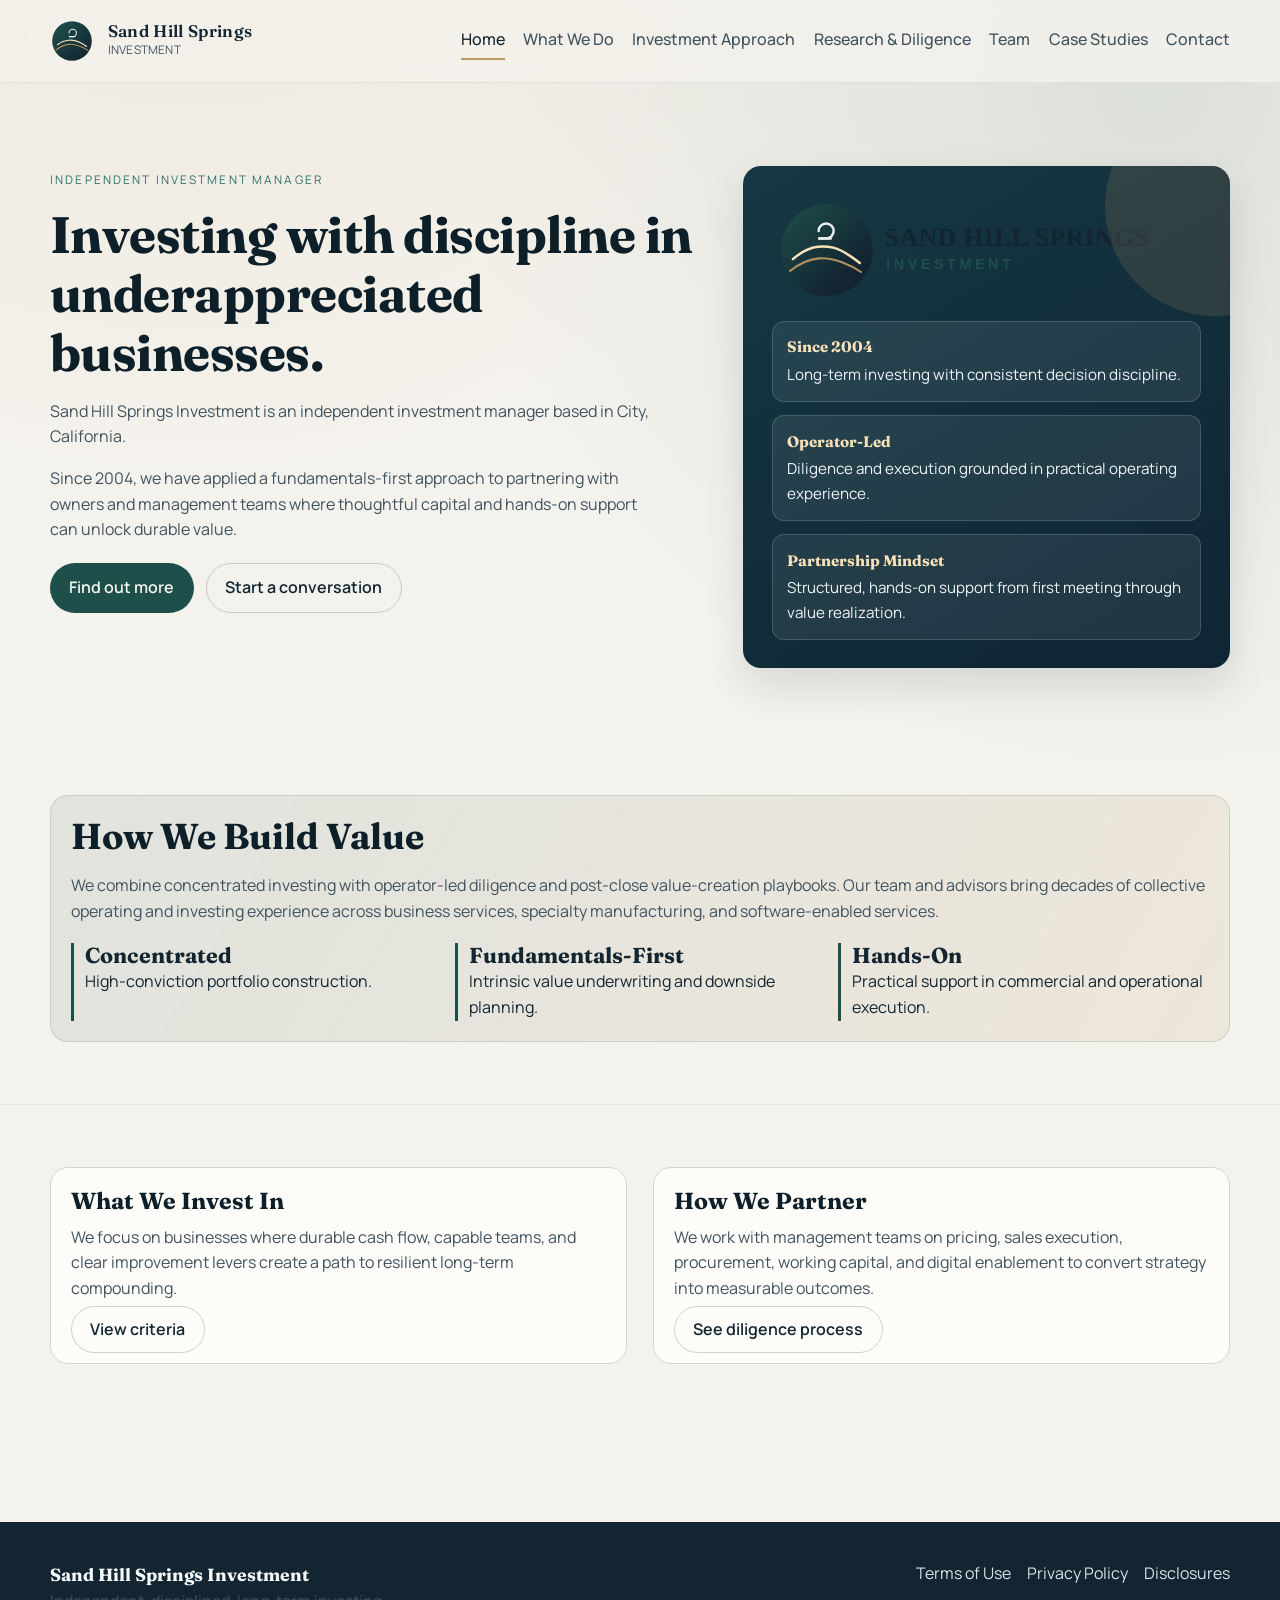
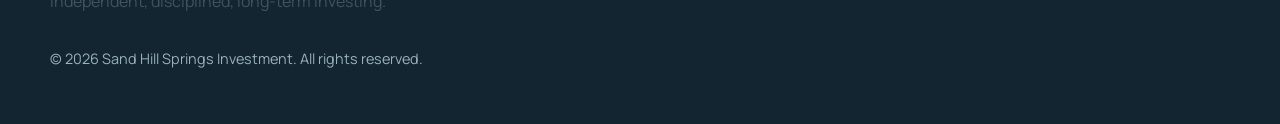
==== index.html @ 7dba8a25 "Initial website design for Sand Hill Springs Investment" ====
<!DOCTYPE html>
<html lang="en">
  <head>
    <meta charset="UTF-8" />
    <meta name="viewport" content="width=device-width, initial-scale=1.0" />
    <meta
      name="description"
      content="Sand Hill Springs Investment is an independent investment manager focused on disciplined, fundamentals-first investing in underappreciated businesses."
    />
    <title>Sand Hill Springs Investment | Home</title>
    <link rel="icon" href="assets/img/logo-mark.svg" type="image/svg+xml" />
    <link rel="stylesheet" href="assets/css/styles.css" />
  </head>
  <body>
    <header class="site-header">
      <div class="container header-inner">
        <a class="brand" href="index.html" aria-label="Sand Hill Springs Investment Home">
          <img src="assets/img/logo-mark.svg" alt="Sand Hill Springs Investment logo" />
          <span>
            <strong>Sand Hill Springs</strong>
            <em>Investment</em>
          </span>
        </a>
        <button class="menu-toggle" aria-expanded="false" aria-controls="site-nav">Menu</button>
        <nav class="site-nav" id="site-nav">
          <a class="active" href="index.html">Home</a>
          <a href="what-we-do.html">What We Do</a>
          <a href="investment-approach.html">Investment Approach</a>
          <a href="research-diligence.html">Research &amp; Diligence</a>
          <a href="team.html">Team</a>
          <a href="case-studies.html">Case Studies</a>
          <a href="contact.html">Contact</a>
        </nav>
      </div>
    </header>

    <main>
      <section class="hero">
        <div class="container hero-grid">
          <div class="hero-copy reveal">
            <span class="kicker">Independent Investment Manager</span>
            <h1>Investing with discipline in underappreciated businesses.</h1>
            <p>
              Sand Hill Springs Investment is an independent investment manager based in City, California.
            </p>
            <p>
              Since 2004, we have applied a fundamentals-first approach to partnering with owners and management teams where thoughtful capital and hands-on support can unlock durable value.
            </p>
            <div class="button-row">
              <a class="button button-primary" href="what-we-do.html">Find out more</a>
              <a class="button button-secondary" href="contact.html">Start a conversation</a>
            </div>
          </div>

          <aside class="hero-card reveal">
            <img src="assets/img/logo-full.svg" alt="Sand Hill Springs Investment" />
            <ul>
              <li>
                <strong>Since 2004</strong>
                Long-term investing with consistent decision discipline.
              </li>
              <li>
                <strong>Operator-Led</strong>
                Diligence and execution grounded in practical operating experience.
              </li>
              <li>
                <strong>Partnership Mindset</strong>
                Structured, hands-on support from first meeting through value realization.
              </li>
            </ul>
          </aside>
        </div>
      </section>

      <section class="section">
        <div class="container reveal">
          <div class="band">
            <h2>How We Build Value</h2>
            <p>
              We combine concentrated investing with operator-led diligence and post-close value-creation playbooks. Our team and advisors bring decades of collective operating and investing experience across business services, specialty manufacturing, and software-enabled services.
            </p>
            <div class="stat-grid">
              <div class="stat">
                <strong>Concentrated</strong>
                High-conviction portfolio construction.
              </div>
              <div class="stat">
                <strong>Fundamentals-First</strong>
                Intrinsic value underwriting and downside planning.
              </div>
              <div class="stat">
                <strong>Hands-On</strong>
                Practical support in commercial and operational execution.
              </div>
            </div>
          </div>
        </div>
      </section>

      <section class="section">
        <div class="container two-col reveal">
          <article class="card">
            <h3>What We Invest In</h3>
            <p>
              We focus on businesses where durable cash flow, capable teams, and clear improvement levers create a path to resilient long-term compounding.
            </p>
            <a class="button button-secondary" href="investment-approach.html">View criteria</a>
          </article>
          <article class="card">
            <h3>How We Partner</h3>
            <p>
              We work with management teams on pricing, sales execution, procurement, working capital, and digital enablement to convert strategy into measurable outcomes.
            </p>
            <a class="button button-secondary" href="research-diligence.html">See diligence process</a>
          </article>
        </div>
      </section>
    </main>

    <footer class="site-footer">
      <div class="container">
        <div class="footer-top">
          <div class="footer-brand">
            <strong>Sand Hill Springs Investment</strong>
            <p>Independent, disciplined, long-term investing.</p>
          </div>
          <div class="footer-links">
            <a href="terms.html">Terms of Use</a>
            <a href="privacy.html">Privacy Policy</a>
            <a href="disclosures.html">Disclosures</a>
          </div>
        </div>
        <p class="small">&copy; <span id="year"></span> Sand Hill Springs Investment. All rights reserved.</p>
      </div>
    </footer>

    <script src="assets/js/site.js"></script>
  </body>
</html>
---- assets/css/styles.css ----
@import url('https://fonts.googleapis.com/css2?family=Fraunces:opsz,wght@9..144,400;600;700&family=Manrope:wght@400;500;600;700&display=swap');

:root {
  --bg: #f4f2ec;
  --surface: #fdfcf9;
  --ink: #122531;
  --ink-soft: #40535f;
  --line: #d8d4c9;
  --brand: #1f4f4b;
  --brand-soft: #2f706a;
  --sand: #bf9863;
  --shadow: 0 18px 40px rgba(13, 27, 36, 0.12);
  --radius: 18px;
  --max: 1180px;
}

* {
  box-sizing: border-box;
}

html,
body {
  margin: 0;
  padding: 0;
}

body {
  font-family: 'Manrope', -apple-system, BlinkMacSystemFont, 'Segoe UI', sans-serif;
  color: var(--ink);
  background:
    radial-gradient(circle at 15% -15%, rgba(191, 152, 99, 0.13), transparent 33%),
    radial-gradient(circle at 90% 5%, rgba(31, 79, 75, 0.11), transparent 35%),
    var(--bg);
  line-height: 1.6;
}

a {
  color: inherit;
  text-decoration: none;
}

img {
  max-width: 100%;
  display: block;
}

.container {
  width: min(94%, var(--max));
  margin: 0 auto;
}

.site-header {
  position: sticky;
  top: 0;
  z-index: 20;
  background: rgba(244, 242, 236, 0.86);
  backdrop-filter: blur(10px);
  border-bottom: 1px solid rgba(18, 37, 49, 0.08);
}

.header-inner {
  min-height: 82px;
  display: flex;
  align-items: center;
  justify-content: space-between;
  gap: 1.5rem;
}

.brand {
  display: inline-flex;
  align-items: center;
  gap: 0.85rem;
}

.brand img {
  width: 44px;
  height: 44px;
}

.brand strong,
.brand em {
  display: block;
  letter-spacing: 0.02em;
}

.brand strong {
  font-family: 'Fraunces', Georgia, serif;
  font-size: 1.05rem;
  font-weight: 600;
  line-height: 1.1;
}

.brand em {
  font-style: normal;
  font-size: 0.74rem;
  color: var(--ink-soft);
  text-transform: uppercase;
}

.site-nav {
  display: flex;
  align-items: center;
  flex-wrap: wrap;
  gap: 1.15rem;
}

.site-nav a {
  padding: 0.35rem 0;
  color: var(--ink-soft);
  font-weight: 500;
  border-bottom: 2px solid transparent;
  transition: color 180ms ease, border-color 180ms ease;
}

.site-nav a:hover,
.site-nav a.active {
  color: var(--ink);
  border-color: var(--sand);
}

.menu-toggle {
  display: none;
  border: 1px solid rgba(18, 37, 49, 0.16);
  background: transparent;
  border-radius: 10px;
  padding: 0.4rem 0.55rem;
  color: var(--ink);
}

main {
  padding-bottom: 3.5rem;
}

.hero {
  padding: 5.2rem 0 4rem;
}

.hero-grid {
  display: grid;
  grid-template-columns: 1.15fr 0.85fr;
  gap: 2.2rem;
  align-items: stretch;
}

.kicker {
  display: inline-block;
  letter-spacing: 0.18em;
  text-transform: uppercase;
  font-size: 0.74rem;
  color: var(--brand-soft);
  margin-bottom: 1rem;
}

h1,
h2,
h3 {
  font-family: 'Fraunces', Georgia, serif;
  line-height: 1.15;
  margin: 0 0 1rem;
  color: #0d1f29;
}

h1 {
  font-size: clamp(2rem, 4vw, 3.35rem);
  letter-spacing: -0.01em;
}

h2 {
  font-size: clamp(1.55rem, 2.9vw, 2.25rem);
}

h3 {
  font-size: clamp(1.15rem, 2.2vw, 1.45rem);
}

p {
  margin: 0 0 1rem;
  color: var(--ink-soft);
}

.hero-copy p {
  max-width: 60ch;
}

.hero-card {
  background: linear-gradient(150deg, #163843, #0f2533);
  border-radius: var(--radius);
  box-shadow: var(--shadow);
  color: #f0f4f5;
  padding: clamp(1.2rem, 2.3vw, 1.8rem);
  position: relative;
  overflow: hidden;
}

.hero-card::before {
  content: '';
  position: absolute;
  width: 220px;
  height: 220px;
  border-radius: 50%;
  background: rgba(191, 152, 99, 0.16);
  right: -95px;
  top: -70px;
}

.hero-card ul {
  list-style: none;
  margin: 1rem 0 0;
  padding: 0;
  display: grid;
  gap: 0.85rem;
}

.hero-card li {
  padding: 0.85rem;
  border-radius: 12px;
  border: 1px solid rgba(240, 244, 245, 0.16);
  background: rgba(240, 244, 245, 0.08);
  font-size: 0.95rem;
}

.hero-card strong {
  color: #f9e1ba;
  display: block;
  font-family: 'Fraunces', Georgia, serif;
  margin-bottom: 0.2rem;
}

.button-row {
  display: flex;
  flex-wrap: wrap;
  gap: 0.75rem;
  margin-top: 1.25rem;
}

.button {
  border-radius: 999px;
  font-weight: 600;
  padding: 0.7rem 1.15rem;
  border: 1px solid transparent;
  transition: all 180ms ease;
}

.button-primary {
  background: var(--brand);
  color: #f4f4ef;
}

.button-primary:hover {
  background: #143c39;
}

.button-secondary {
  border-color: rgba(18, 37, 49, 0.2);
  color: var(--ink);
}

.button-secondary:hover {
  background: rgba(18, 37, 49, 0.05);
}

.section {
  padding: 3.9rem 0;
}

.section + .section {
  border-top: 1px solid rgba(18, 37, 49, 0.08);
}

.two-col {
  display: grid;
  grid-template-columns: repeat(2, minmax(0, 1fr));
  gap: 1.6rem;
}

.grid-3 {
  display: grid;
  grid-template-columns: repeat(3, minmax(0, 1fr));
  gap: 1rem;
}

.card {
  background: var(--surface);
  border: 1px solid var(--line);
  border-radius: var(--radius);
  padding: 1.25rem;
}

.card p:last-child {
  margin-bottom: 0;
}

.card h3 {
  margin-bottom: 0.6rem;
}

.list-clean {
  margin: 0;
  padding-left: 1.2rem;
  color: var(--ink-soft);
}

.list-clean li {
  margin-bottom: 0.5rem;
}

.band {
  background: linear-gradient(120deg, rgba(31, 79, 75, 0.09), rgba(191, 152, 99, 0.12));
  border: 1px solid rgba(31, 79, 75, 0.14);
  border-radius: var(--radius);
  padding: 1.25rem;
}

.stat-grid {
  margin-top: 1.2rem;
  display: grid;
  gap: 0.8rem;
  grid-template-columns: repeat(3, minmax(0, 1fr));
}

.stat {
  border-left: 3px solid var(--brand);
  padding-left: 0.7rem;
}

.stat strong {
  display: block;
  font-family: 'Fraunces', Georgia, serif;
  font-size: 1.35rem;
  line-height: 1.2;
}

.site-footer {
  background: #122531;
  color: #ced8dc;
  padding: 2.4rem 0;
  margin-top: 2.5rem;
}

.footer-top {
  display: flex;
  justify-content: space-between;
  gap: 1.2rem;
  flex-wrap: wrap;
}

.footer-brand strong {
  font-family: 'Fraunces', Georgia, serif;
  font-size: 1.1rem;
  color: #f7fafb;
}

.footer-links {
  display: flex;
  flex-wrap: wrap;
  gap: 1rem;
}

.footer-links a {
  color: #d8e3e8;
}

.footer-links a:hover {
  color: #f9e1ba;
}

.small {
  margin-top: 1rem;
  color: #9ab0bb;
  font-size: 0.9rem;
}

.reveal {
  transition: opacity 550ms ease, transform 550ms ease;
}

.js .reveal {
  opacity: 0;
  transform: translateY(12px);
}

.js .reveal.visible {
  opacity: 1;
  transform: translateY(0);
}

.contact-list {
  list-style: none;
  padding: 0;
  margin: 0;
  display: grid;
  gap: 0.7rem;
}

.contact-list span {
  color: var(--ink-soft);
}

.table-wrap {
  width: 100%;
  overflow-x: auto;
}

.criteria {
  width: 100%;
  border-collapse: collapse;
  min-width: 560px;
}

.criteria th,
.criteria td {
  border-bottom: 1px solid var(--line);
  padding: 0.8rem;
  text-align: left;
  vertical-align: top;
}

.criteria th {
  font-family: 'Fraunces', Georgia, serif;
  font-weight: 600;
  color: var(--ink);
  width: 180px;
}

@media (max-width: 980px) {
  .hero-grid,
  .two-col,
  .grid-3,
  .stat-grid {
    grid-template-columns: 1fr;
  }

  .hero {
    padding-top: 3.8rem;
  }
}

@media (max-width: 820px) {
  .menu-toggle {
    display: inline-flex;
    align-items: center;
  }

  .site-nav {
    position: absolute;
    left: 3%;
    right: 3%;
    top: 78px;
    background: var(--surface);
    border: 1px solid var(--line);
    border-radius: 12px;
    padding: 1rem;
    box-shadow: var(--shadow);
    display: none;
    flex-direction: column;
    align-items: flex-start;
  }

  .site-nav.open {
    display: flex;
  }
}
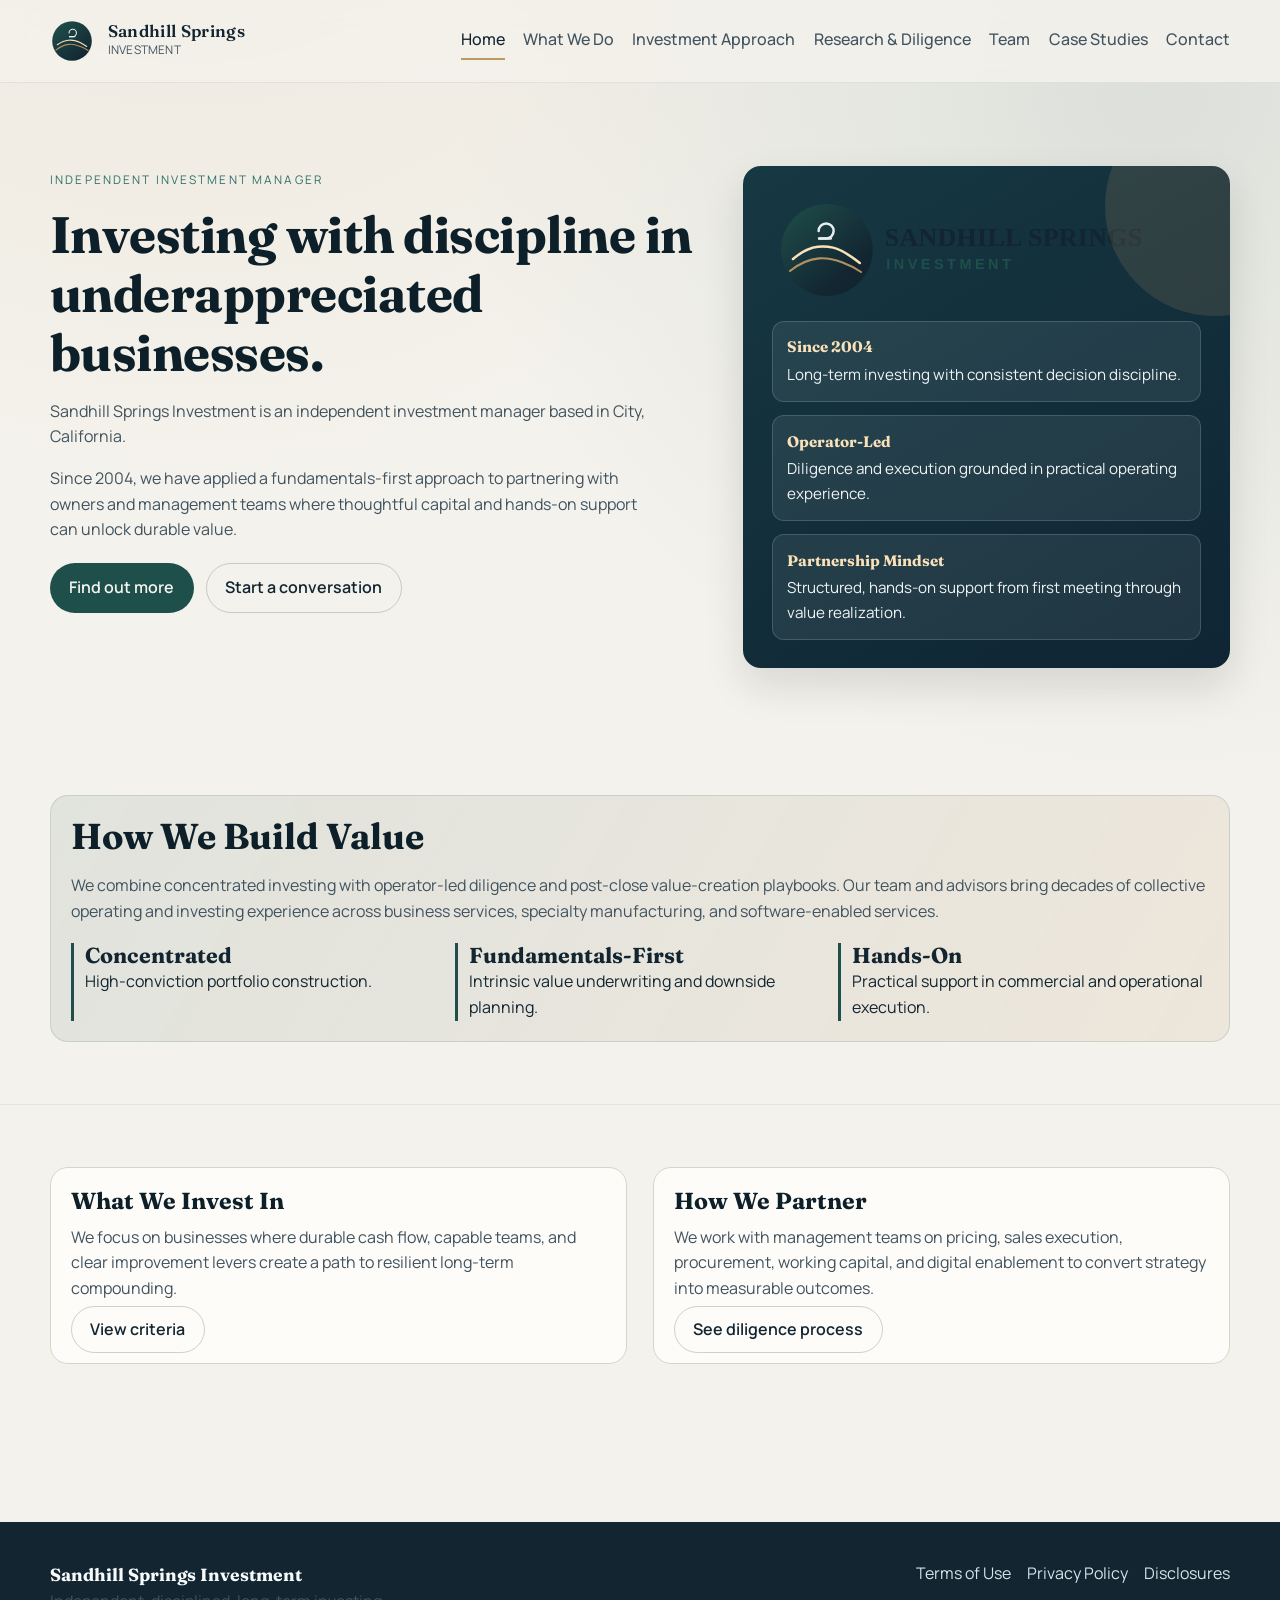
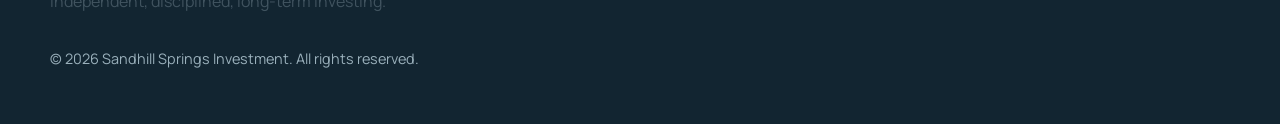
==== commit 65bb76c2: "Rename brand to Sandhill Springs Investment across site and logos" ====
--- a/index.html
+++ b/index.html
@@ -5,19 +5,19 @@
     <meta name="viewport" content="width=device-width, initial-scale=1.0" />
     <meta
       name="description"
-      content="Sand Hill Springs Investment is an independent investment manager focused on disciplined, fundamentals-first investing in underappreciated businesses."
+      content="Sandhill Springs Investment is an independent investment manager focused on disciplined, fundamentals-first investing in underappreciated businesses."
     />
-    <title>Sand Hill Springs Investment | Home</title>
+    <title>Sandhill Springs Investment | Home</title>
     <link rel="icon" href="assets/img/logo-mark.svg" type="image/svg+xml" />
     <link rel="stylesheet" href="assets/css/styles.css" />
   </head>
   <body>
     <header class="site-header">
       <div class="container header-inner">
-        <a class="brand" href="index.html" aria-label="Sand Hill Springs Investment Home">
-          <img src="assets/img/logo-mark.svg" alt="Sand Hill Springs Investment logo" />
+        <a class="brand" href="index.html" aria-label="Sandhill Springs Investment Home">
+          <img src="assets/img/logo-mark.svg" alt="Sandhill Springs Investment logo" />
           <span>
-            <strong>Sand Hill Springs</strong>
+            <strong>Sandhill Springs</strong>
             <em>Investment</em>
           </span>
         </a>
@@ -41,7 +41,7 @@
             <span class="kicker">Independent Investment Manager</span>
             <h1>Investing with discipline in underappreciated businesses.</h1>
             <p>
-              Sand Hill Springs Investment is an independent investment manager based in City, California.
+              Sandhill Springs Investment is an independent investment manager based in City, California.
             </p>
             <p>
               Since 2004, we have applied a fundamentals-first approach to partnering with owners and management teams where thoughtful capital and hands-on support can unlock durable value.
@@ -53,7 +53,7 @@
           </div>
 
           <aside class="hero-card reveal">
-            <img src="assets/img/logo-full.svg" alt="Sand Hill Springs Investment" />
+            <img src="assets/img/logo-full.svg" alt="Sandhill Springs Investment" />
             <ul>
               <li>
                 <strong>Since 2004</strong>
@@ -121,7 +121,7 @@
       <div class="container">
         <div class="footer-top">
           <div class="footer-brand">
-            <strong>Sand Hill Springs Investment</strong>
+            <strong>Sandhill Springs Investment</strong>
             <p>Independent, disciplined, long-term investing.</p>
           </div>
           <div class="footer-links">
@@ -130,7 +130,7 @@
             <a href="disclosures.html">Disclosures</a>
           </div>
         </div>
-        <p class="small">&copy; <span id="year"></span> Sand Hill Springs Investment. All rights reserved.</p>
+        <p class="small">&copy; <span id="year"></span> Sandhill Springs Investment. All rights reserved.</p>
       </div>
     </footer>
 
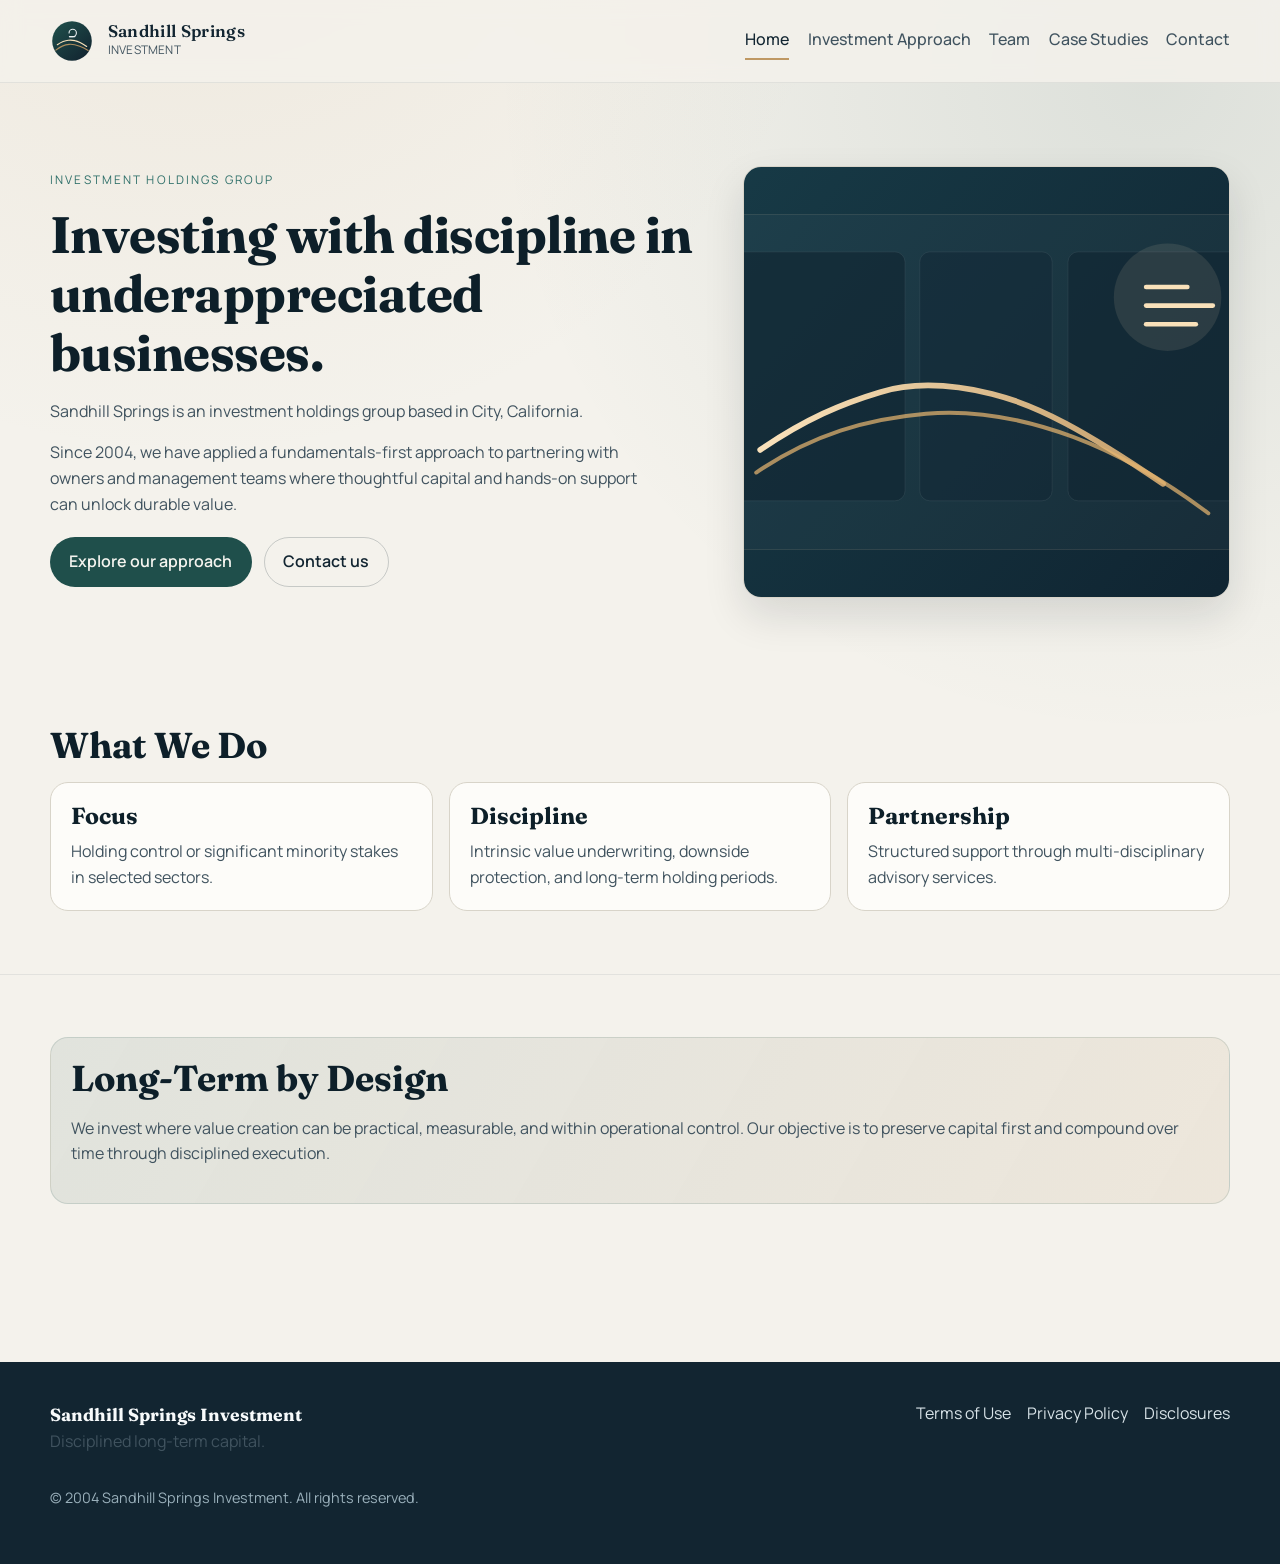
==== commit 981e9144: "Streamline site content and add corporate visual assets" ====
--- a/index.html
+++ b/index.html
@@ -5,7 +5,7 @@
     <meta name="viewport" content="width=device-width, initial-scale=1.0" />
     <meta
       name="description"
-      content="Sandhill Springs Investment is an independent investment manager focused on disciplined, fundamentals-first investing in underappreciated businesses."
+      content="Sandhill Springs is an investment holdings group based in California, focused on disciplined long-term value creation."
     />
     <title>Sandhill Springs Investment | Home</title>
     <link rel="icon" href="assets/img/logo-mark.svg" type="image/svg+xml" />
@@ -14,8 +14,8 @@
   <body>
     <header class="site-header">
       <div class="container header-inner">
-        <a class="brand" href="index.html" aria-label="Sandhill Springs Investment Home">
-          <img src="assets/img/logo-mark.svg" alt="Sandhill Springs Investment logo" />
+        <a class="brand" href="index.html" aria-label="Sandhill Springs Home">
+          <img src="assets/img/logo-mark.svg" alt="Sandhill Springs logo" />
           <span>
             <strong>Sandhill Springs</strong>
             <em>Investment</em>
@@ -24,9 +24,7 @@
         <button class="menu-toggle" aria-expanded="false" aria-controls="site-nav">Menu</button>
         <nav class="site-nav" id="site-nav">
           <a class="active" href="index.html">Home</a>
-          <a href="what-we-do.html">What We Do</a>
           <a href="investment-approach.html">Investment Approach</a>
-          <a href="research-diligence.html">Research &amp; Diligence</a>
           <a href="team.html">Team</a>
           <a href="case-studies.html">Case Studies</a>
           <a href="contact.html">Contact</a>
@@ -38,81 +36,51 @@
       <section class="hero">
         <div class="container hero-grid">
           <div class="hero-copy reveal">
-            <span class="kicker">Independent Investment Manager</span>
+            <span class="kicker">Investment Holdings Group</span>
             <h1>Investing with discipline in underappreciated businesses.</h1>
-            <p>
-              Sandhill Springs Investment is an independent investment manager based in City, California.
-            </p>
+            <p>Sandhill Springs is an investment holdings group based in City, California.</p>
             <p>
               Since 2004, we have applied a fundamentals-first approach to partnering with owners and management teams where thoughtful capital and hands-on support can unlock durable value.
             </p>
             <div class="button-row">
-              <a class="button button-primary" href="what-we-do.html">Find out more</a>
-              <a class="button button-secondary" href="contact.html">Start a conversation</a>
+              <a class="button button-primary" href="investment-approach.html">Explore our approach</a>
+              <a class="button button-secondary" href="contact.html">Contact us</a>
             </div>
           </div>
+          <div class="media-frame hero-media reveal">
+            <img src="assets/img/corporate-home.svg" alt="Corporate office and portfolio performance visual" />
+          </div>
+        </div>
+      </section>
 
-          <aside class="hero-card reveal">
-            <img src="assets/img/logo-full.svg" alt="Sandhill Springs Investment" />
-            <ul>
-              <li>
-                <strong>Since 2004</strong>
-                Long-term investing with consistent decision discipline.
-              </li>
-              <li>
-                <strong>Operator-Led</strong>
-                Diligence and execution grounded in practical operating experience.
-              </li>
-              <li>
-                <strong>Partnership Mindset</strong>
-                Structured, hands-on support from first meeting through value realization.
-              </li>
-            </ul>
-          </aside>
+      <section class="section" id="what-we-do">
+        <div class="container reveal">
+          <h2>What We Do</h2>
+          <div class="grid-3">
+            <article class="card">
+              <h3>Focus</h3>
+              <p>Holding control or significant minority stakes in selected sectors.</p>
+            </article>
+            <article class="card">
+              <h3>Discipline</h3>
+              <p>Intrinsic value underwriting, downside protection, and long-term holding periods.</p>
+            </article>
+            <article class="card">
+              <h3>Partnership</h3>
+              <p>Structured support through multi-disciplinary advisory services.</p>
+            </article>
+          </div>
         </div>
       </section>
 
       <section class="section">
         <div class="container reveal">
           <div class="band">
-            <h2>How We Build Value</h2>
+            <h2>Long-Term by Design</h2>
             <p>
-              We combine concentrated investing with operator-led diligence and post-close value-creation playbooks. Our team and advisors bring decades of collective operating and investing experience across business services, specialty manufacturing, and software-enabled services.
+              We invest where value creation can be practical, measurable, and within operational control. Our objective is to preserve capital first and compound over time through disciplined execution.
             </p>
-            <div class="stat-grid">
-              <div class="stat">
-                <strong>Concentrated</strong>
-                High-conviction portfolio construction.
-              </div>
-              <div class="stat">
-                <strong>Fundamentals-First</strong>
-                Intrinsic value underwriting and downside planning.
-              </div>
-              <div class="stat">
-                <strong>Hands-On</strong>
-                Practical support in commercial and operational execution.
-              </div>
-            </div>
           </div>
-        </div>
-      </section>
-
-      <section class="section">
-        <div class="container two-col reveal">
-          <article class="card">
-            <h3>What We Invest In</h3>
-            <p>
-              We focus on businesses where durable cash flow, capable teams, and clear improvement levers create a path to resilient long-term compounding.
-            </p>
-            <a class="button button-secondary" href="investment-approach.html">View criteria</a>
-          </article>
-          <article class="card">
-            <h3>How We Partner</h3>
-            <p>
-              We work with management teams on pricing, sales execution, procurement, working capital, and digital enablement to convert strategy into measurable outcomes.
-            </p>
-            <a class="button button-secondary" href="research-diligence.html">See diligence process</a>
-          </article>
         </div>
       </section>
     </main>
@@ -122,7 +90,7 @@
         <div class="footer-top">
           <div class="footer-brand">
             <strong>Sandhill Springs Investment</strong>
-            <p>Independent, disciplined, long-term investing.</p>
+            <p>Disciplined long-term capital.</p>
           </div>
           <div class="footer-links">
             <a href="terms.html">Terms of Use</a>
@@ -130,7 +98,7 @@
             <a href="disclosures.html">Disclosures</a>
           </div>
         </div>
-        <p class="small">&copy; <span id="year"></span> Sandhill Springs Investment. All rights reserved.</p>
+        <p class="small">&copy; 2004 Sandhill Springs Investment. All rights reserved.</p>
       </div>
     </footer>
 
--- a/assets/css/styles.css
+++ b/assets/css/styles.css
@@ -292,6 +292,33 @@
 
 .card h3 {
   margin-bottom: 0.6rem;
+}
+
+.media-frame {
+  background: var(--surface);
+  border: 1px solid var(--line);
+  border-radius: var(--radius);
+  overflow: hidden;
+  box-shadow: var(--shadow);
+}
+
+.media-frame img {
+  width: 100%;
+  height: 100%;
+  object-fit: cover;
+}
+
+.hero-media {
+  min-height: 430px;
+}
+
+.hero-media img {
+  min-height: 430px;
+}
+
+.inline-note {
+  color: var(--ink-soft);
+  font-size: 0.94rem;
 }
 
 .list-clean {
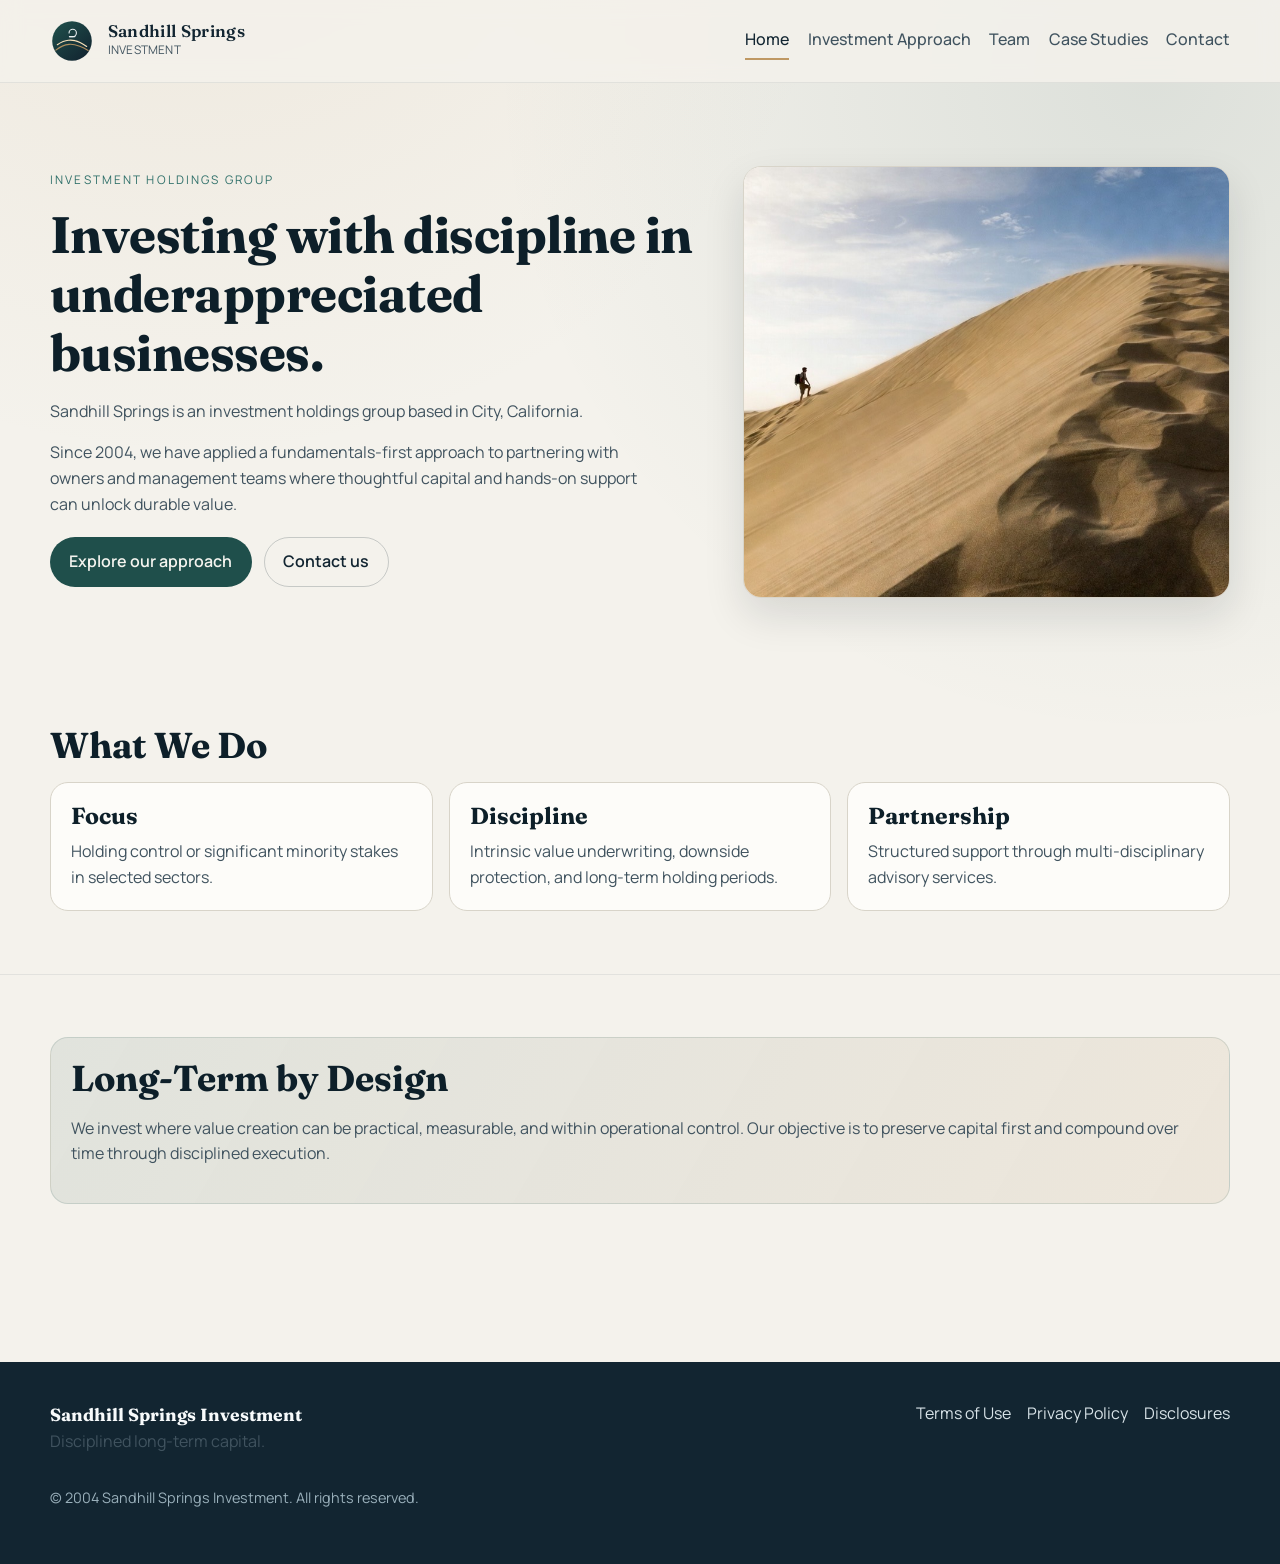
==== commit 951bf9af: "Replace home hero illustration with cropped real sandhill photo" ====
--- a/index.html
+++ b/index.html
@@ -48,7 +48,11 @@
             </div>
           </div>
           <div class="media-frame hero-media reveal">
-            <img src="assets/img/corporate-home.svg" alt="Corporate office and portfolio performance visual" />
+            <img
+              class="hero-photo-home"
+              src="assets/img/home-hero-photo.jpg"
+              alt="Sand dune ridge representing Sandhill Springs"
+            />
           </div>
         </div>
       </section>
--- a/assets/css/styles.css
+++ b/assets/css/styles.css
@@ -314,6 +314,10 @@
 
 .hero-media img {
   min-height: 430px;
+}
+
+.hero-photo-home {
+  object-position: 32% center;
 }
 
 .inline-note {
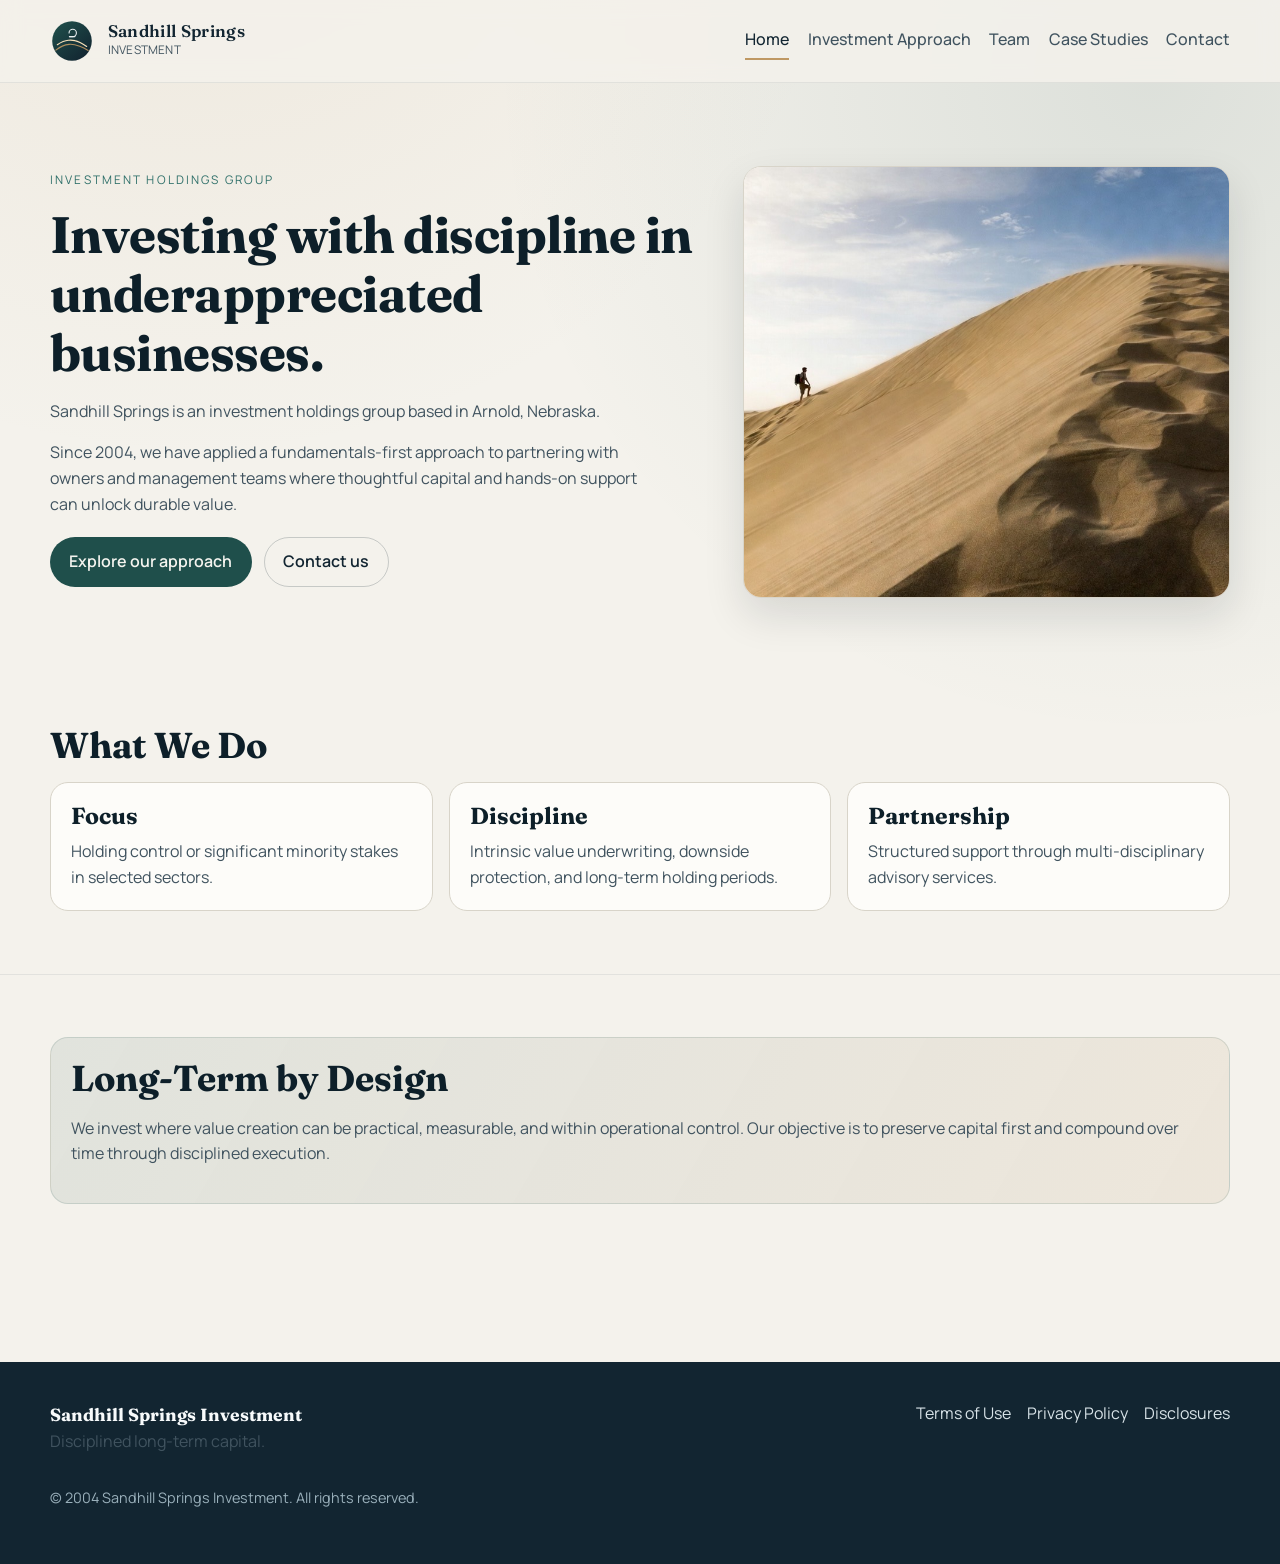
==== commit ea12e117: "Update site location to Nebraska and add office address" ====
--- a/index.html
+++ b/index.html
@@ -5,7 +5,7 @@
     <meta name="viewport" content="width=device-width, initial-scale=1.0" />
     <meta
       name="description"
-      content="Sandhill Springs is an investment holdings group based in California, focused on disciplined long-term value creation."
+      content="Sandhill Springs is an investment holdings group based in Nebraska, focused on disciplined long-term value creation."
     />
     <title>Sandhill Springs Investment | Home</title>
     <link rel="icon" href="assets/img/logo-mark.svg" type="image/svg+xml" />
@@ -38,7 +38,7 @@
           <div class="hero-copy reveal">
             <span class="kicker">Investment Holdings Group</span>
             <h1>Investing with discipline in underappreciated businesses.</h1>
-            <p>Sandhill Springs is an investment holdings group based in City, California.</p>
+            <p>Sandhill Springs is an investment holdings group based in Arnold, Nebraska.</p>
             <p>
               Since 2004, we have applied a fundamentals-first approach to partnering with owners and management teams where thoughtful capital and hands-on support can unlock durable value.
             </p>
